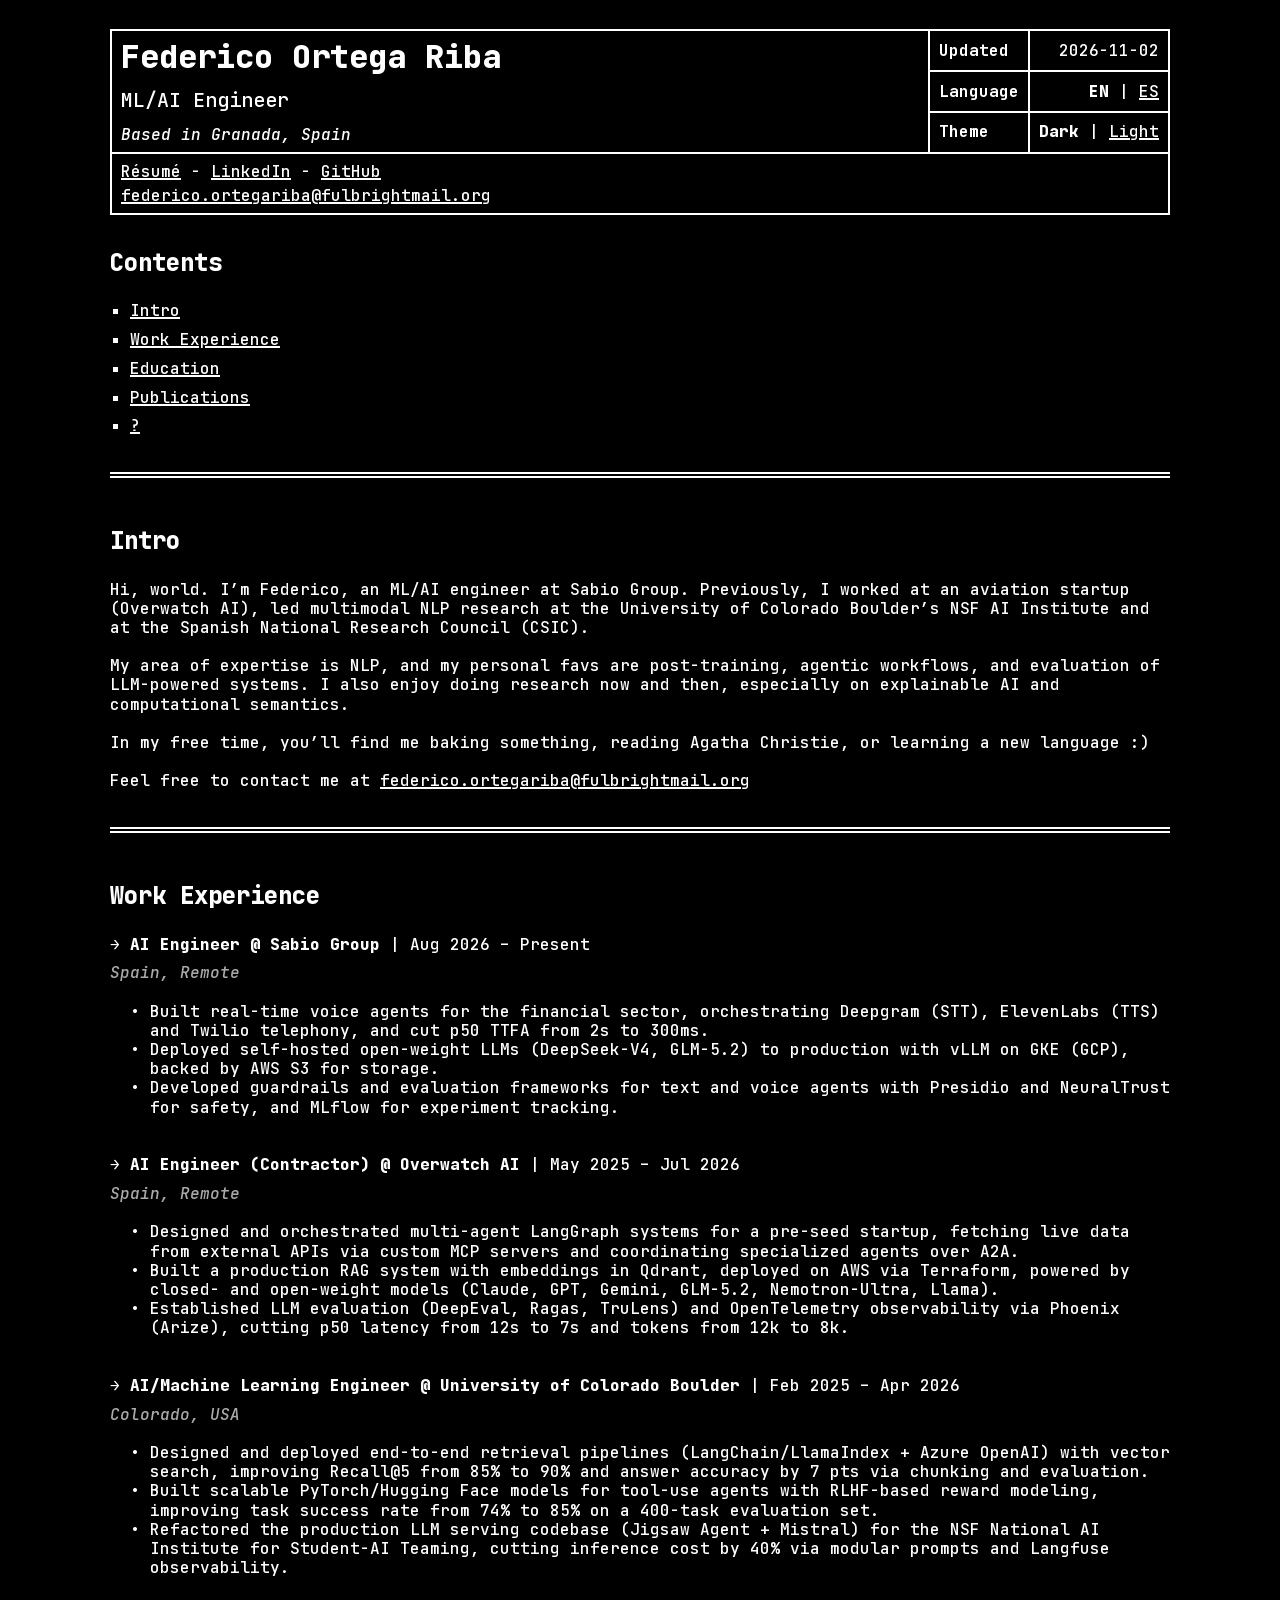
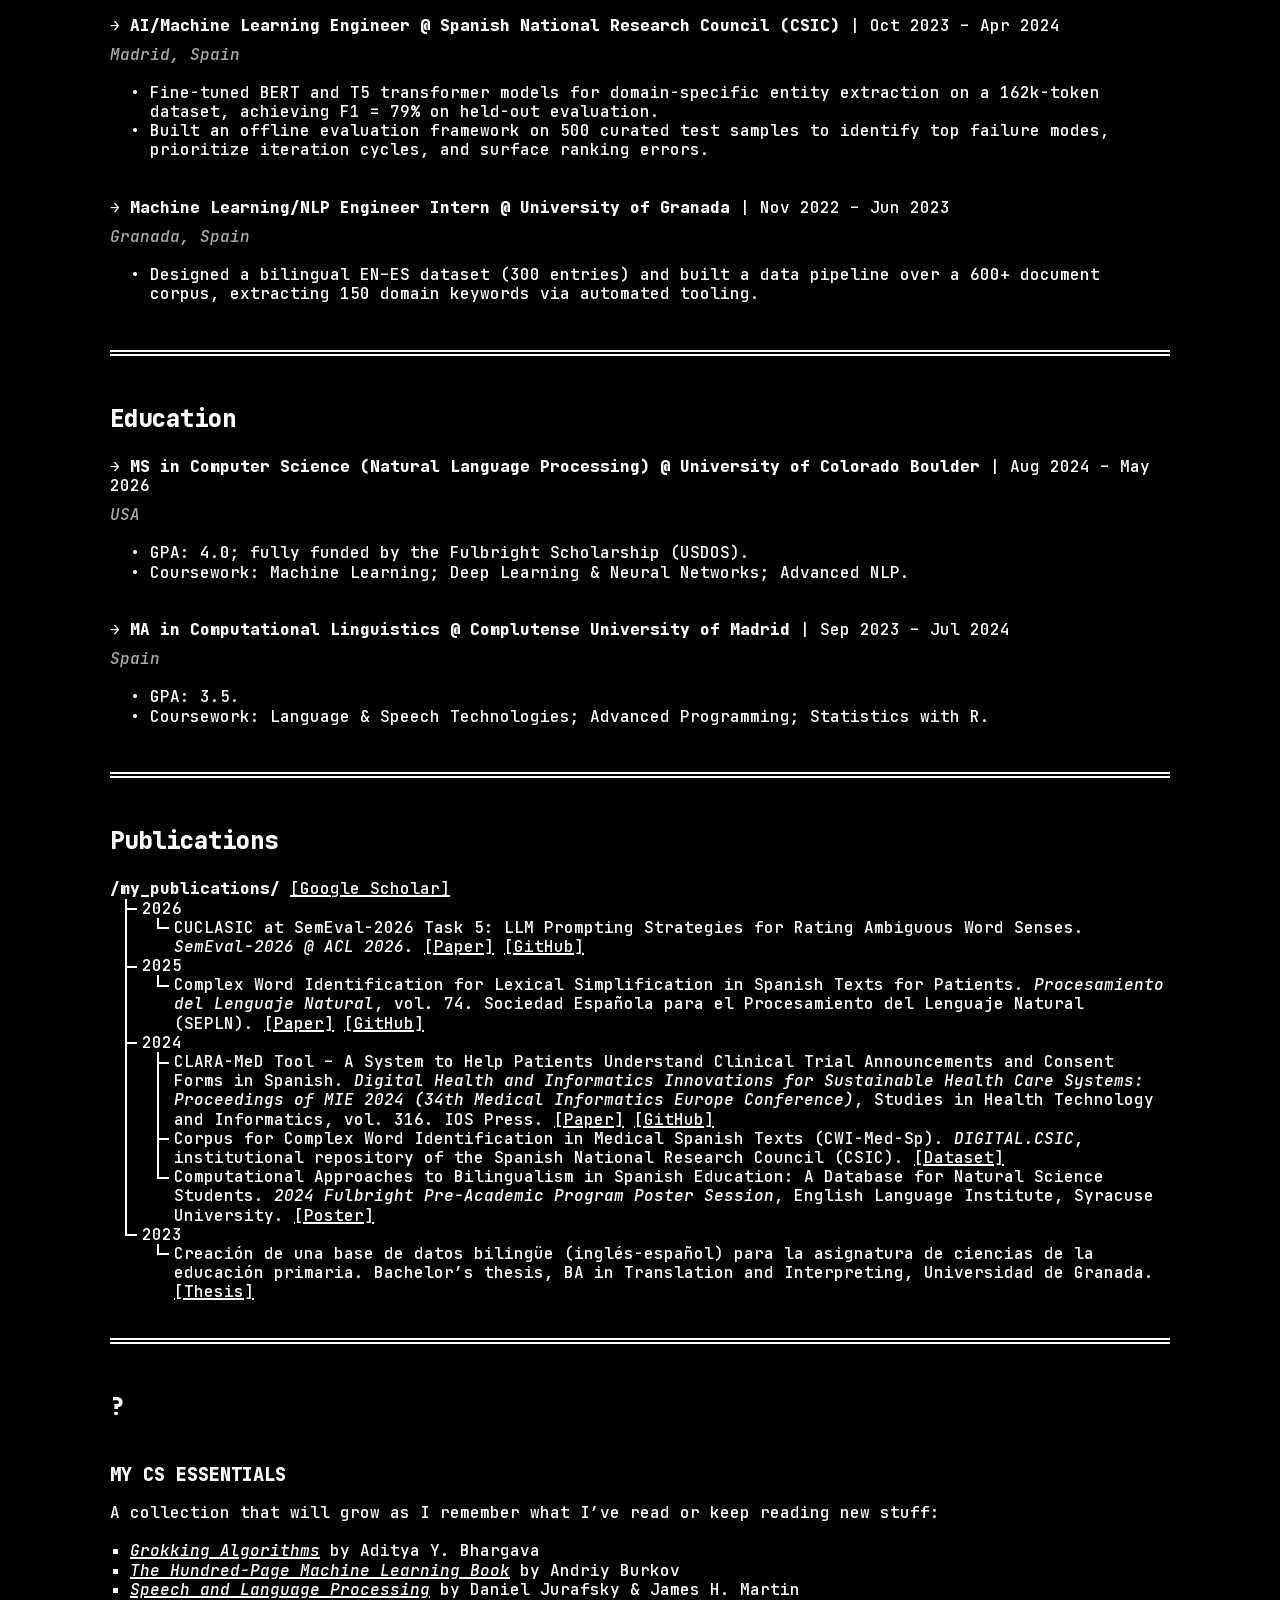
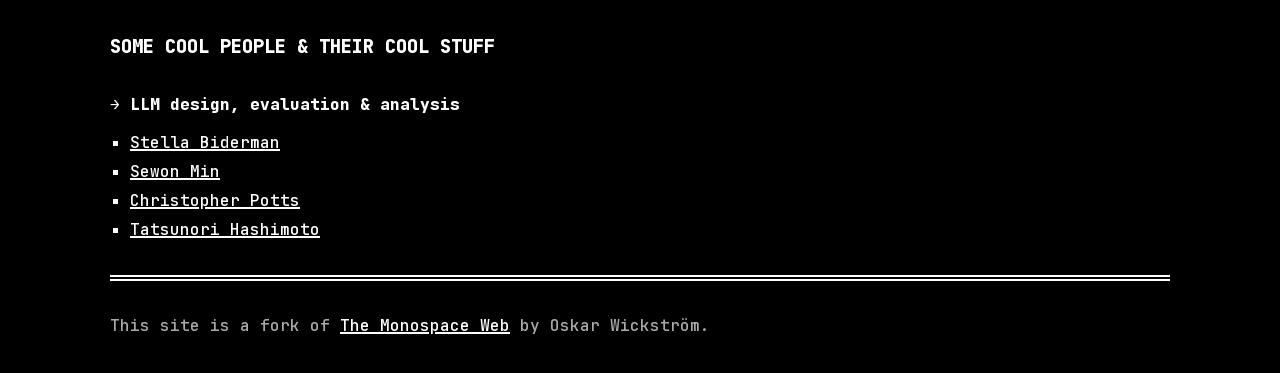
==== index.html @ f377ca48 "feat: add English personal page" ====
<!DOCTYPE html>
<html xmlns="http://www.w3.org/1999/xhtml" lang="en" xml:lang="en">
<head>
  <meta charset="utf-8" />
  <meta name="generator" content="pandoc" />
  <meta name="viewport" content="width=device-width, initial-scale=1.0, user-scalable=yes" />
  <meta name="author" content="Federico Ortega Riba" />
  <meta name="description" content="Federico Ortega Riba – ML/AI Engineer specialized in agentic systems, RAG, LLM evaluation and observability. MS in Computer Science (CU Boulder), Fulbright scholar." />
  <title>Federico Ortega Riba</title>
  <link rel="canonical" href="https://fede-ortega.github.io/" />
  <link rel="icon" href="favicon.ico?v=1793621128" sizes="32x32" />
  <link rel="icon" href="favicon.svg?v=1793621128" type="image/svg+xml" />
  <link rel="apple-touch-icon" href="apple-touch-icon.png?v=1793621128" />
  <meta property="og:type" content="profile" />
  <meta property="og:site_name" content="Federico Ortega Riba" />
  <meta property="og:title" content="Federico Ortega Riba" />
  <meta property="og:description" content="Federico Ortega Riba – ML/AI Engineer specialized in agentic systems, RAG, LLM evaluation and observability. MS in Computer Science (CU Boulder), Fulbright scholar." />
  <meta property="og:url" content="https://fede-ortega.github.io/" />
  <meta property="og:locale" content="en_US" />
  <meta name="twitter:card" content="summary" />
  <link rel="alternate" hreflang="en" href="https://fede-ortega.github.io/" />
  <link rel="alternate" hreflang="es" href="https://fede-ortega.github.io/es/" />
  <link rel="alternate" hreflang="x-default" href="https://fede-ortega.github.io/" />
  <script>
    try {
      if (localStorage.getItem("theme") === "light") {
        document.documentElement.setAttribute("data-theme", "light");
      }
    } catch (e) {}
  </script>
  <link rel="stylesheet" href="src/reset.css?v=1793621128" />
  <link rel="stylesheet" href="src/index.css?v=1793621128" />
</head>
<body>
<header>
<table class="header">
  <tr>
    <td rowspan="3" class="width-auto">
      <h1 class="title">Federico Ortega Riba</h1>
      <span class="role">ML/AI Engineer</span>
      <em class="location">Based in Granada, Spain</em>
    </td>
    <th scope="row" class="width-min">Updated</th>
    <td class="width-min"><time style="white-space: pre;">2026-11-02</time></td>
  </tr>
  <tr>
    <th scope="row" class="width-min">Language</th>
    <td class="width-min"><strong>EN</strong> | <a href="es/" hreflang="es" lang="es">ES</a></td>
  </tr>
  <tr>
    <th scope="row" class="width-min">Theme</th>
    <td class="width-min" style="white-space: nowrap;"><button type="button" class="theme-option" data-theme-option="dark" aria-pressed="true">Dark</button> | <button type="button" class="theme-option" data-theme-option="light" aria-pressed="false">Light</button></td>
  </tr>
  <tr>
    <td colspan="3" class="width-auto contact">
      <a href="files/Federico_OrtegaRiba_Resume.pdf?v=1793621128" target="_blank" class="resume-link">Résumé</a> - <a href="https://www.linkedin.com/in/federico-ortega-riba/">LinkedIn</a> - <a href="https://github.com/fede-ortega">GitHub</a><br />
      <a href="mailto:federico.ortegariba@fulbrightmail.org">federico.ortegariba<wbr>@fulbrightmail.org</a>
    </td>
  </tr>
</table>
</header>
<nav id="TOC" aria-labelledby="toc-title">
<h2 id="toc-title">Contents</h2>
<ul class="incremental">
<li><a href="#intro" id="toc-intro">Intro</a></li>
<li><a href="#work-experience" id="toc-work-experience">Work Experience</a></li>
<li><a href="#education" id="toc-education">Education</a></li>
<li><a href="#publications" id="toc-publications">Publications</a></li>
<li><a href="#extra" id="toc-extra"><span aria-hidden="true">?</span><span class="visually-hidden">Extras</span></a></li>
</ul>
</nav>
<main>
<hr>
<h2 id="intro">Intro</h2>
<p>Hi, world. I’m Federico, an ML/AI engineer at Sabio Group. Previously, I worked at an aviation startup (Overwatch AI), led multimodal NLP research at the University of Colorado Boulder’s NSF AI Institute and at the Spanish National Research Council (CSIC).</p>
<p>My area of expertise is NLP, and my personal favs are post-training, agentic workflows, and evaluation of LLM-powered systems. I also enjoy doing research now and then, especially on explainable AI and computational semantics.</p>
<p>In my free time, you’ll find me baking something, reading Agatha Christie, or learning a new language :)</p>
<p>Feel free to contact me at <a href="mailto:federico.ortegariba@fulbrightmail.org" class="email">federico.ortegariba<wbr>@fulbrightmail.org</a></p>
<hr>
<h2 id="work-experience">Work Experience</h2>
<div class="entry">
<p class="entry-title">
<span aria-hidden="true">→</span> <strong>AI Engineer @ Sabio Group</strong> | Aug 2026 – Present
</p>
<p class="entry-location">
Spain, Remote
</p>
<ul class="entry-bullets">
<li>
Built real-time voice agents for the financial sector, orchestrating Deepgram (STT), ElevenLabs (TTS) and Twilio telephony, and cut p50 TTFA from 2s to 300ms.
</li>
<li>
Deployed self-hosted open-weight LLMs (DeepSeek-V4, GLM-5.2) to production with vLLM on GKE (GCP), backed by AWS S3 for storage.
</li>
<li>
Developed guardrails and evaluation frameworks for text and voice agents with Presidio and NeuralTrust for safety, and MLflow for experiment tracking.
</li>
</ul>
</div>
<div class="entry">
<p class="entry-title">
<span aria-hidden="true">→</span> <strong>AI Engineer (Contractor) @ Overwatch AI</strong> | May 2025 – Jul 2026
</p>
<p class="entry-location">
Spain, Remote
</p>
<ul class="entry-bullets">
<li>
Designed and orchestrated multi-agent LangGraph systems for a pre-seed startup, fetching live data from external APIs via custom MCP servers and coordinating specialized agents over A2A.
</li>
<li>
Built a production RAG system with embeddings in Qdrant, deployed on AWS via Terraform, powered by closed- and open-weight models (Claude, GPT, Gemini, GLM-5.2, Nemotron-Ultra, Llama).
</li>
<li>
Established LLM evaluation (DeepEval, Ragas, TruLens) and OpenTelemetry observability via Phoenix (Arize), cutting p50 latency from 12s to 7s and tokens from 12k to 8k.
</li>
</ul>
</div>
<div class="entry">
<p class="entry-title">
<span aria-hidden="true">→</span> <strong>AI/Machine Learning Engineer @ University of Colorado Boulder</strong> | Feb 2025 – Apr 2026
</p>
<p class="entry-location">
Colorado, USA
</p>
<ul class="entry-bullets">
<li>
Designed and deployed end-to-end retrieval pipelines (LangChain/LlamaIndex + Azure OpenAI) with vector search, improving Recall@5 from 85% to 90% and answer accuracy by 7 pts via chunking and evaluation.
</li>
<li>
Built scalable PyTorch/Hugging Face models for tool-use agents with RLHF-based reward modeling, improving task success rate from 74% to 85% on a 400-task evaluation set.
</li>
<li>
Refactored the production LLM serving codebase (Jigsaw Agent + Mistral) for the NSF National AI Institute for Student-AI Teaming, cutting inference cost by 40% via modular prompts and Langfuse observability.
</li>
</ul>
</div>
<div class="entry">
<p class="entry-title">
<span aria-hidden="true">→</span> <strong>AI/Machine Learning Engineer @ Spanish National Research Council (CSIC)</strong> | Oct 2023 – Apr 2024
</p>
<p class="entry-location">
Madrid, Spain
</p>
<ul class="entry-bullets">
<li>
Fine-tuned BERT and T5 transformer models for domain-specific entity extraction on a 162k-token dataset, achieving F1 = 79% on held-out evaluation.
</li>
<li>
Built an offline evaluation framework on 500 curated test samples to identify top failure modes, prioritize iteration cycles, and surface ranking errors.
</li>
</ul>
</div>
<div class="entry">
<p class="entry-title">
<span aria-hidden="true">→</span> <strong>Machine Learning/NLP Engineer Intern @ University of Granada</strong> | Nov 2022 – Jun 2023
</p>
<p class="entry-location">
Granada, Spain
</p>
<ul class="entry-bullets">
<li>
Designed a bilingual EN–ES dataset (300 entries) and built a data pipeline over a 600+ document corpus, extracting 150 domain keywords via automated tooling.
</li>
</ul>
</div>
<hr>
<h2 id="education">Education</h2>
<div class="entry">
<p class="entry-title">
<span aria-hidden="true">→</span> <strong>MS in Computer Science (Natural Language Processing) @ University of Colorado Boulder</strong> | Aug 2024 – May 2026
</p>
<p class="entry-location">
USA
</p>
<ul class="entry-bullets">
<li>
GPA: 4.0; fully funded by the Fulbright Scholarship (USDOS).
</li>
<li>
Coursework: Machine Learning; Deep Learning &amp; Neural Networks; Advanced NLP.
</li>
</ul>
</div>
<div class="entry">
<p class="entry-title">
<span aria-hidden="true">→</span> <strong>MA in Computational Linguistics @ Complutense University of Madrid</strong> | Sep 2023 – Jul 2024
</p>
<p class="entry-location">
Spain
</p>
<ul class="entry-bullets">
<li>
GPA: 3.5.
</li>
<li>
Coursework: Language &amp; Speech Technologies; Advanced Programming; Statistics with R.
</li>
</ul>
</div>
<hr>
<h2 id="publications">Publications</h2>
<ul class="tree">
<li>
<p style="margin: 0;">
<strong>/my_publications/</strong> <a href="https://scholar.google.com/citations?user=tXc3snQAAAAJ&amp;hl=en">[Google Scholar]</a>
</p>
<ul>
<li>
2026
<ul>
<li>
CUCLASIC at SemEval-2026 Task 5: LLM Prompting Strategies for Rating Ambiguous Word Senses. <em>SemEval-2026 @ ACL 2026</em>. <a href="https://aclanthology.org/2026.semeval-1.121/">[Paper]</a> <a href="https://github.com/fede-ortega/SemEval-2026-SharedTask-5">[GitHub]</a>
</li>
</ul>
</li>
<li>
2025
<ul>
<li>
Complex Word Identification for Lexical Simplification in Spanish Texts for Patients. <em>Procesamiento del Lenguaje Natural</em>, vol. 74. Sociedad Española para el Procesamiento del Lenguaje Natural (SEPLN). <a href="http://journal.sepln.org/sepln/ojs/ojs/index.php/pln/article/view/6669">[Paper]</a> <a href="https://github.com/fede-ortega/LS-CWI-ES">[GitHub]</a>
</li>
</ul>
</li>
<li>
2024
<ul>
<li>
CLARA-MeD Tool – A System to Help Patients Understand Clinical Trial Announcements and Consent Forms in Spanish. <em>Digital Health and Informatics Innovations for Sustainable Health Care Systems: Proceedings of MIE 2024 (34th Medical Informatics Europe Conference)</em>, Studies in Health Technology and Informatics, vol. 316. IOS Press. <a href="https://doi.org/10.3233/SHTI240354">[Paper]</a> <a href="https://github.com/lcampillos/CLARA-MeD">[GitHub]</a>
</li>
<li>
Corpus for Complex Word Identification in Medical Spanish Texts (CWI-Med-Sp). <em>DIGITAL.CSIC</em>, institutional repository of the Spanish National Research Council (CSIC). <a href="https://doi.org/10.20350/digitalcsic/16706">[Dataset]</a>
</li>
<li>
Computational Approaches to Bilingualism in Spanish Education: A Database for Natural Science Students. <em>2024 Fulbright Pre-Academic Program Poster Session</em>, English Language Institute, Syracuse University. <a href="https://surface.syr.edu/eli/275/">[Poster]</a>
</li>
</ul>
</li>
<li>
2023
<ul>
<li>
<span lang="es">Creación de una base de datos bilingüe (inglés-español) para la asignatura de ciencias de la educación primaria.</span> Bachelor’s thesis, BA in Translation and Interpreting, Universidad de Granada. <a href="https://digibug.ugr.es/handle/10481/82729">[Thesis]</a>
</li>
</ul>
</li>
</ul>
</li>
</ul>
<hr>
<h2 id="extra"><span aria-hidden="true">?</span><span class="visually-hidden">Extras</span></h2>
<h3 id="cs-essentials">
MY CS ESSENTIALS
</h3>
<p>
A collection that will grow as I remember what I’ve read or keep reading new stuff:
</p>
<ul>
<li>
<a href="https://www.manning.com/books/grokking-algorithms-second-edition"><em>Grokking Algorithms</em></a> by Aditya Y. Bhargava
</li>
<li>
<a href="https://themlbook.com/"><em>The Hundred-Page Machine Learning Book</em></a> by Andriy Burkov
</li>
<li>
<a href="https://web.stanford.edu/~jurafsky/slp3/"><em>Speech and Language Processing</em></a> by Daniel Jurafsky &amp; James H. Martin
</li>
</ul>
<h3 id="people">
SOME COOL PEOPLE &amp; THEIR COOL STUFF
</h3>
<h4 id="llm-design">
<span aria-hidden="true">→</span> LLM design, evaluation &amp; analysis
</h4>
<ul>
<li>
<a href="https://stellabiderman.ai/">Stella Biderman</a>
</li>
<li>
<a href="https://www.sewonmin.com/">Sewon Min</a>
</li>
<li>
<a href="https://web.stanford.edu/~cgpotts/">Christopher Potts</a>
</li>
<li>
<a href="https://thashim.github.io/">Tatsunori Hashimoto</a>
</li>
</ul>
</main>
<hr>
<footer class="site-footer">
  <p>This site is a fork of <a href="https://github.com/owickstrom/the-monospace-web">The Monospace Web</a> by Oskar Wickström.</p>
</footer>
  <script src="src/index.js?v=1793621128"></script>
</body>
</html>
---- src/index.css ----
/* JetBrains Mono, self-hosted (SIL Open Font License 1.1, see fonts/OFL.txt). */
@font-face {
  font-family: "JetBrains Mono";
  src: url("../fonts/jbm-latin.woff2") format("woff2");
  font-weight: 100 800;
  font-style: normal;
  font-display: swap;
  unicode-range: U+0000-00FF, U+0131, U+0152-0153, U+02BB-02BC, U+02C6, U+02DA, U+02DC, U+0304, U+0308, U+0329, U+2000-206F, U+20AC, U+2122, U+2191, U+2193, U+2212, U+2215, U+FEFF, U+FFFD;
}
@font-face {
  font-family: "JetBrains Mono";
  src: url("../fonts/jbm-latin-italic.woff2") format("woff2");
  font-weight: 100 800;
  font-style: italic;
  font-display: swap;
  unicode-range: U+0000-00FF, U+0131, U+0152-0153, U+02BB-02BC, U+02C6, U+02DA, U+02DC, U+0304, U+0308, U+0329, U+2000-206F, U+20AC, U+2122, U+2191, U+2193, U+2212, U+2215, U+FEFF, U+FFFD;
}
@font-face {
  font-family: "JetBrains Mono";
  src: url("../fonts/jbm-arrow.woff2") format("woff2");
  font-weight: 100 800;
  font-display: swap;
  unicode-range: U+2192;
}

:root {
  --font-family: "JetBrains Mono", monospace;
  --line-height: 1.20rem;
  --border-thickness: 2px;
  --text-color: #fff;
  --text-color-alt: #aaa;
  --background-color: #000;
  --background-color-alt: #111;

  --font-weight-normal: 500;
  --font-weight-medium: 600;
  --font-weight-bold: 800;

  font-family: var(--font-family);
  font-optical-sizing: auto;
  font-weight: var(--font-weight-normal);
  font-style: normal;
  font-variant-numeric: tabular-nums lining-nums;
  font-size: 16px;
  color-scheme: dark;
}

:root[data-theme="light"] {
  color-scheme: light;
  --text-color: #000;
  --text-color-alt: #666;
  --background-color: #fff;
  --background-color-alt: #eee;
}

* {
  box-sizing: border-box;
}


* + * {
  margin-top: var(--line-height);
}

html {
  display: flex;
  width: 100%;
  margin: 0;
  padding: 0;
  flex-direction: column;
  align-items: center;
  background: var(--background-color);
  color: var(--text-color);
}

body {
  position: relative;
  width: 100%;
  margin: 0;
  padding: var(--line-height) 2ch;
  max-width: calc(min(110ch, round(down, 100%, 1ch)));
  line-height: var(--line-height);
}

@media screen and (max-width: 480px) {
  :root {
    font-size: 14px;
  }
  body {
    padding: var(--line-height) 1ch;
  }
}

h1, h2, h3, h4, h5, h6 {
  font-weight: var(--font-weight-bold);
  margin: calc(var(--line-height) * 2) 0 var(--line-height);
  line-height: var(--line-height);
}

h1 {
  font-size: 2rem;
  line-height: calc(2 * var(--line-height));
  margin-bottom: calc(var(--line-height) * 2);
}
h2 {
  font-size: 1.5rem;
  line-height: calc(2 * var(--line-height));
}

hr {
  position: relative;
  display: block;
  height: var(--line-height);
  margin: calc(var(--line-height) * 1.5) 0;
  border: none;
  color: var(--text-color);
}
hr:after {
  display: block;
  content: "";
  position: absolute;
  top: calc(var(--line-height) / 2 - var(--border-thickness));
  left: 0;
  width: 100%;
  border-top: calc(var(--border-thickness) * 3) double var(--text-color);
  height: 0;
}

a {
  text-decoration-thickness: var(--border-thickness);
}

a:link, a:visited {
  color: var(--text-color);
}

p {
  margin-bottom: var(--line-height);
}

strong {
  font-weight: var(--font-weight-bold);
}
em {
  font-style: italic;
}

sub {
  position: relative;
  display: inline-block;
  margin: 0;
  vertical-align: sub;
  line-height: 0;
  width: calc(1ch / 0.75);
  font-size: .75rem;
}

table {
  position: relative;
  top: calc(var(--line-height) / 2);
  width: calc(round(down, 100%, 1ch));
  border-collapse: collapse;
  margin: 0 0 calc(var(--line-height) * 2);
}

th, td {
  border: var(--border-thickness) solid var(--text-color);
  padding: 
    calc((var(--line-height) / 2))
    calc(1ch - var(--border-thickness) / 2)
    calc((var(--line-height) / 2) - (var(--border-thickness)))
  ;
  line-height: var(--line-height);
  vertical-align: top;
  text-align: left;
}
table tbody tr:first-child > * {
  padding-top: calc((var(--line-height) / 2) - var(--border-thickness));
}


th {
  font-weight: 700;
}
.width-min {
  width: 0%;
}
.width-auto {
  width: 100%;
}

.header {
  margin-bottom: calc(var(--line-height) * 2);
}
.header h1 {
  margin: 0;
}
.header .role {
  display: block;
  margin-top: calc(var(--line-height) / 2);
  font-size: 1.25rem;
  line-height: calc(var(--line-height) * 1.5);
}
.header .location {
  display: block;
  margin-top: calc(var(--line-height) / 2);
}
.theme-option {
  all: unset;
  cursor: pointer;
  text-decoration: underline;
  text-decoration-thickness: var(--border-thickness);
}
.theme-option:focus-visible {
  outline: var(--border-thickness) solid var(--text-color);
  outline-offset: 2px;
}
:root:not([data-theme="light"]) .theme-option[data-theme-option="dark"],
:root[data-theme="light"] .theme-option[data-theme-option="light"] {
  font-weight: var(--font-weight-bold);
  text-decoration: none;
}
.header tr td:last-child {
  text-align: right;
}
.header tr td.contact:last-child {
  text-align: left;
}

p {
  word-break: break-word;
  word-wrap: break-word;
}

img, video {
  display: block;
  width: 100%;
  object-fit: contain;
  overflow: hidden;
}
img {
  font-style: italic;
  color: var(--text-color-alt);
}

details {
  border: var(--border-thickness) solid var(--text-color);
  padding: calc(var(--line-height) - var(--border-thickness)) 1ch;
  margin-bottom: var(--line-height);
}

summary {
  font-weight: var(--font-weight-medium);
  cursor: pointer;
}
details[open] summary {
  margin-bottom: var(--line-height);
}

details ::marker {
  display: inline-block;
  content: '▶';
  margin: 0;
}
details[open] ::marker {
  content: '▼';
}

details :last-child {
  margin-bottom: 0;
}

pre {
  white-space: pre;
  overflow-x: auto;
  margin: var(--line-height) 0;
  overflow-y: hidden;
}
figure pre {
  margin: 0;
}

pre, code {
  font-family: var(--font-family);
}

code {
  font-weight: var(--font-weight-medium);
}

figure {
  margin: calc(var(--line-height) * 2) 3ch;
  overflow-x: auto;
  overflow-y: hidden;
}

figcaption {
  display: block;
  font-style: italic;
  margin-top: var(--line-height);
}

ul, ol {
  padding: 0;
  margin: 0 0 var(--line-height);
}

ul {
  list-style-type: square;
  padding: 0 0 0 2ch;
}
ol {
  list-style-type: none;
  counter-reset: item;
  padding: 0;
}
ol ul,
ol ol,
ul ol,
ul ul {
  padding: 0 0 0 3ch;
  margin: 0;
}
ol li:before { 
  content: counters(item, ".") ". ";
  counter-increment: item;
  font-weight: var(--font-weight-medium);
}

li {
  margin: 0;
  padding: 0;
}

li::marker {
  line-height: 0;
}


input, button, textarea {
  border: var(--border-thickness) solid var(--text-color);
  padding: 
    calc(var(--line-height) / 2 - var(--border-thickness))
    calc(1ch - var(--border-thickness));
  margin: 0;
  font: inherit;
  font-weight: inherit;
  height: calc(var(--line-height) * 2);
  width: auto;
  overflow: visible;
  background: var(--background-color);
  color: var(--text-color);
  line-height: normal;
  -webkit-font-smoothing: inherit;
  -moz-osx-font-smoothing: inherit;
  -webkit-appearance: none;
}

input[type=checkbox],
input[type=radio] {
  display: inline-grid;
  place-content: center;
  vertical-align: top;
  width: 2ch;
  height: var(--line-height);
  cursor: pointer;
}
input[type=checkbox]:checked:before,
input[type=radio]:checked:before {
  content: "";
  width: 1ch;
  height: calc(var(--line-height) / 2);
  background: var(--text-color);
}
input[type=radio],
input[type=radio]:before {
  border-radius: 100%;
}

button:focus, input:focus {
  --border-thickness: 3px;
  outline: none;
}

input {
  width: calc(round(down, 100%, 1ch));
}
::placeholder {
  color: var(--text-color-alt);
  opacity: 1;
}
::-ms-input-placeholder {
  color: var(--text-color-alt);
}
button::-moz-focus-inner {
  padding: 0;
  border: 0
}

button {
  text-transform: uppercase;
  font-weight: var(--font-weight-medium);
  cursor: pointer;
}

button:hover {
  background: var(--background-color-alt);
}
button:active {
  transform: translate(2px, 2px);
}

label {
  display: block;
  width: calc(round(down, 100%, 1ch));
  height: auto;
  line-height: var(--line-height);
  font-weight: var(--font-weight-medium);
  margin: 0;
}

label input {
  width: 100%;
}

.tree, .tree ul {
  position: relative;
  padding-left: 0;
  list-style-type: none;
  line-height: var(--line-height);
}
.tree ul {
  margin: 0;
}
.tree ul li {
  position: relative;
  padding-left: 1.5ch;
  margin-left: 1.5ch;
  border-left: var(--border-thickness) solid var(--text-color);
}
.tree ul li:before {
  position: absolute;
  display: block;
  top: calc(var(--line-height) / 2);
  left: 0;
  content: "";
  width: 1ch;
  border-bottom: var(--border-thickness) solid var(--text-color);
}
.tree ul li:last-child {
  border-left: none;
  padding-left: calc(1.5ch + var(--border-thickness));
}
.tree ul li:last-child:before {
  width: calc(1ch + var(--border-thickness));
}
.tree ul li:last-child:after {
  position: absolute;
  display: block;
  top: 0;
  left: 0;
  content: "";
  height: calc(var(--line-height) / 2);
  border-left: var(--border-thickness) solid var(--text-color);
}

.grid {
  --grid-cells: 0;
  display: flex;
  gap: 1ch;
  width: calc(round(down, 100%, (1ch * var(--grid-cells)) - (1ch * var(--grid-cells) - 1)));
  margin-bottom: var(--line-height);
}

.grid > *,
.grid > input {
  flex: 0 0 calc(round(down, (100% - (1ch * (var(--grid-cells) - 1))) / var(--grid-cells), 1ch));
}
.grid:has(> :last-child:nth-child(1)) { --grid-cells: 1; }
.grid:has(> :last-child:nth-child(2)) { --grid-cells: 2; }
.grid:has(> :last-child:nth-child(3)) { --grid-cells: 3; }
.grid:has(> :last-child:nth-child(4)) { --grid-cells: 4; }
.grid:has(> :last-child:nth-child(5)) { --grid-cells: 5; }
.grid:has(> :last-child:nth-child(6)) { --grid-cells: 6; }
.grid:has(> :last-child:nth-child(7)) { --grid-cells: 7; }
.grid:has(> :last-child:nth-child(8)) { --grid-cells: 8; }
.grid:has(> :last-child:nth-child(9)) { --grid-cells: 9; }

/* DEBUG UTILITIES */

.debug .debug-grid {
  --color: color-mix(in srgb, var(--text-color) 10%, var(--background-color) 90%);
  position: absolute;
  top: 0;
  left: 0;
  right: 0;
  bottom: 0;
  z-index: -1;
  background-image:
    repeating-linear-gradient(var(--color) 0 1px, transparent 1px 100%),
    repeating-linear-gradient(90deg, var(--color) 0 1px, transparent 1px 100%);
  background-size: 1ch var(--line-height);
  margin: 0;
}

.debug .off-grid {
  background: rgba(255, 0, 0, 0.1);
}

.debug-toggle-label {
  text-align: right;
}


.entry {
  margin: 0 0 calc(var(--line-height) * 2);
}
.entry p {
  margin: 0;
}
.entry-title {
  hyphens: manual;
}
.entry-location {
  margin-top: calc(var(--line-height) / 2) !important;
  color: var(--text-color-alt);
  font-style: italic;
}
.entry-bullets {
  list-style: none;
  margin: var(--line-height) 0 0;
  padding: 0 0 0 4ch;
}
.entry-bullets li {
  position: relative;
}
.entry-bullets li::before {
  content: "•";
  content: "•" / "";
  position: absolute;
  left: -2ch;
}

.header tr > th.width-min,
.header tr > td.width-min {
  padding-top: calc(var(--line-height) / 4);
  padding-bottom: calc(var(--line-height) / 4);
  vertical-align: middle;
}
.header td.contact {
  padding-top: calc((var(--line-height) / 2) - var(--border-thickness) + 1px);
  padding-bottom: calc((var(--line-height) / 2) - var(--border-thickness));
}
.header .resume-link {
  display: inline-block;
  margin-bottom: calc(var(--line-height) / 4);
}
#TOC li + li,
#people ~ ul li + li {
  margin-top: calc(var(--line-height) / 2);
}
.site-footer {
  color: var(--text-color-alt);
}
a[href^="mailto:"] {
  display: inline-block;
  margin-top: 0;
  hyphens: manual;
  overflow-wrap: anywhere;
}

.visually-hidden {
  position: absolute !important;
  width: 1px;
  height: 1px;
  margin: -1px;
  padding: 0;
  border: 0;
  overflow: hidden;
  clip: rect(0 0 0 0);
  clip-path: inset(50%);
  white-space: nowrap;
}

/* Restack the header on narrow screens so it never overflows the viewport. */
@media screen and (max-width: 520px) {
  .header {
    display: block;
  }
  .header tbody {
    display: grid;
    grid-template-columns: auto 1fr;
    border-top: var(--border-thickness) solid var(--text-color);
    border-left: var(--border-thickness) solid var(--text-color);
  }
  .header tr {
    display: contents;
  }
  .header th,
  .header td {
    width: auto;
    margin: 0;
    border-width: 0 var(--border-thickness) var(--border-thickness) 0;
  }
  .header td[rowspan],
  .header td[colspan] {
    grid-column: 1 / -1;
  }
}

/* Always print in the light palette. */
@media print {
  .entry, .tree li li { break-inside: avoid; }
  h2, h3, h4, .tree > li > p { break-after: avoid; }
  :root {
    color-scheme: light;
    --text-color: #000;
    --text-color-alt: #555;
    --background-color: #fff;
    --background-color-alt: #eee;
  }
}
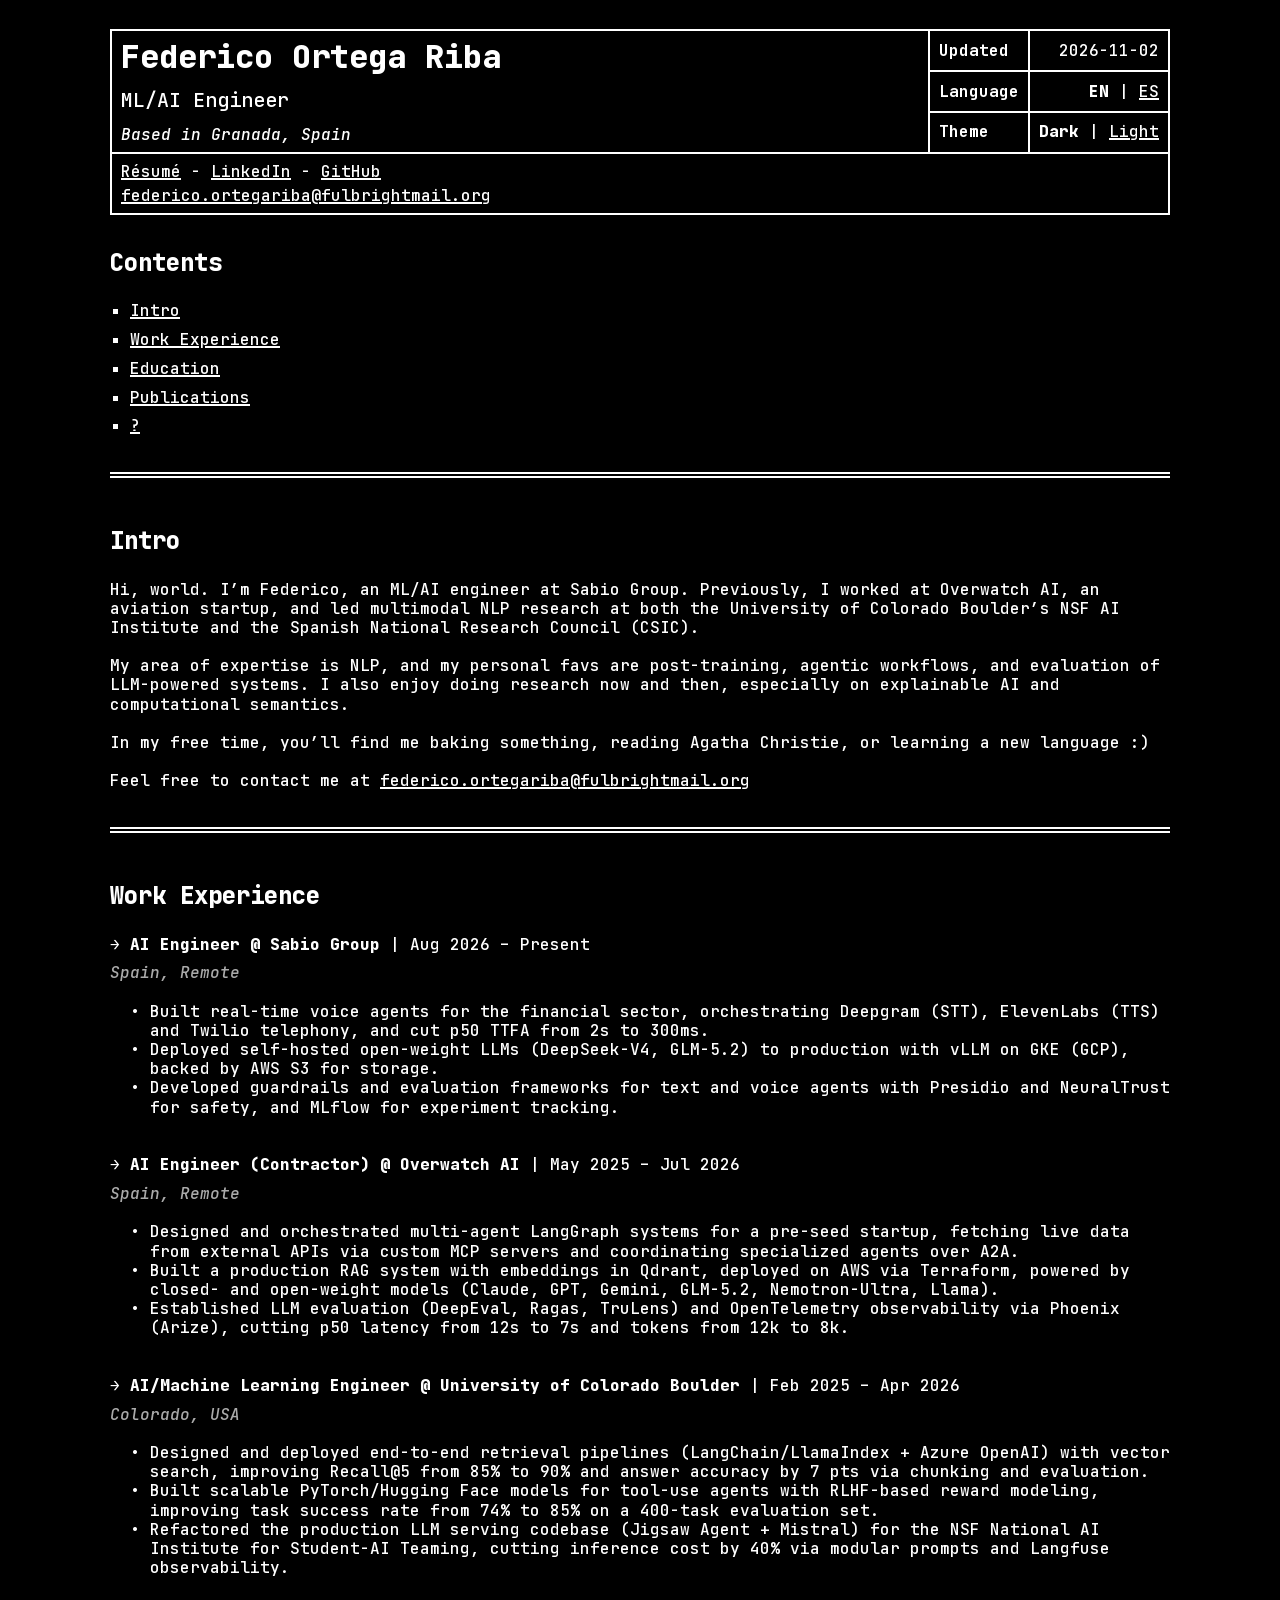
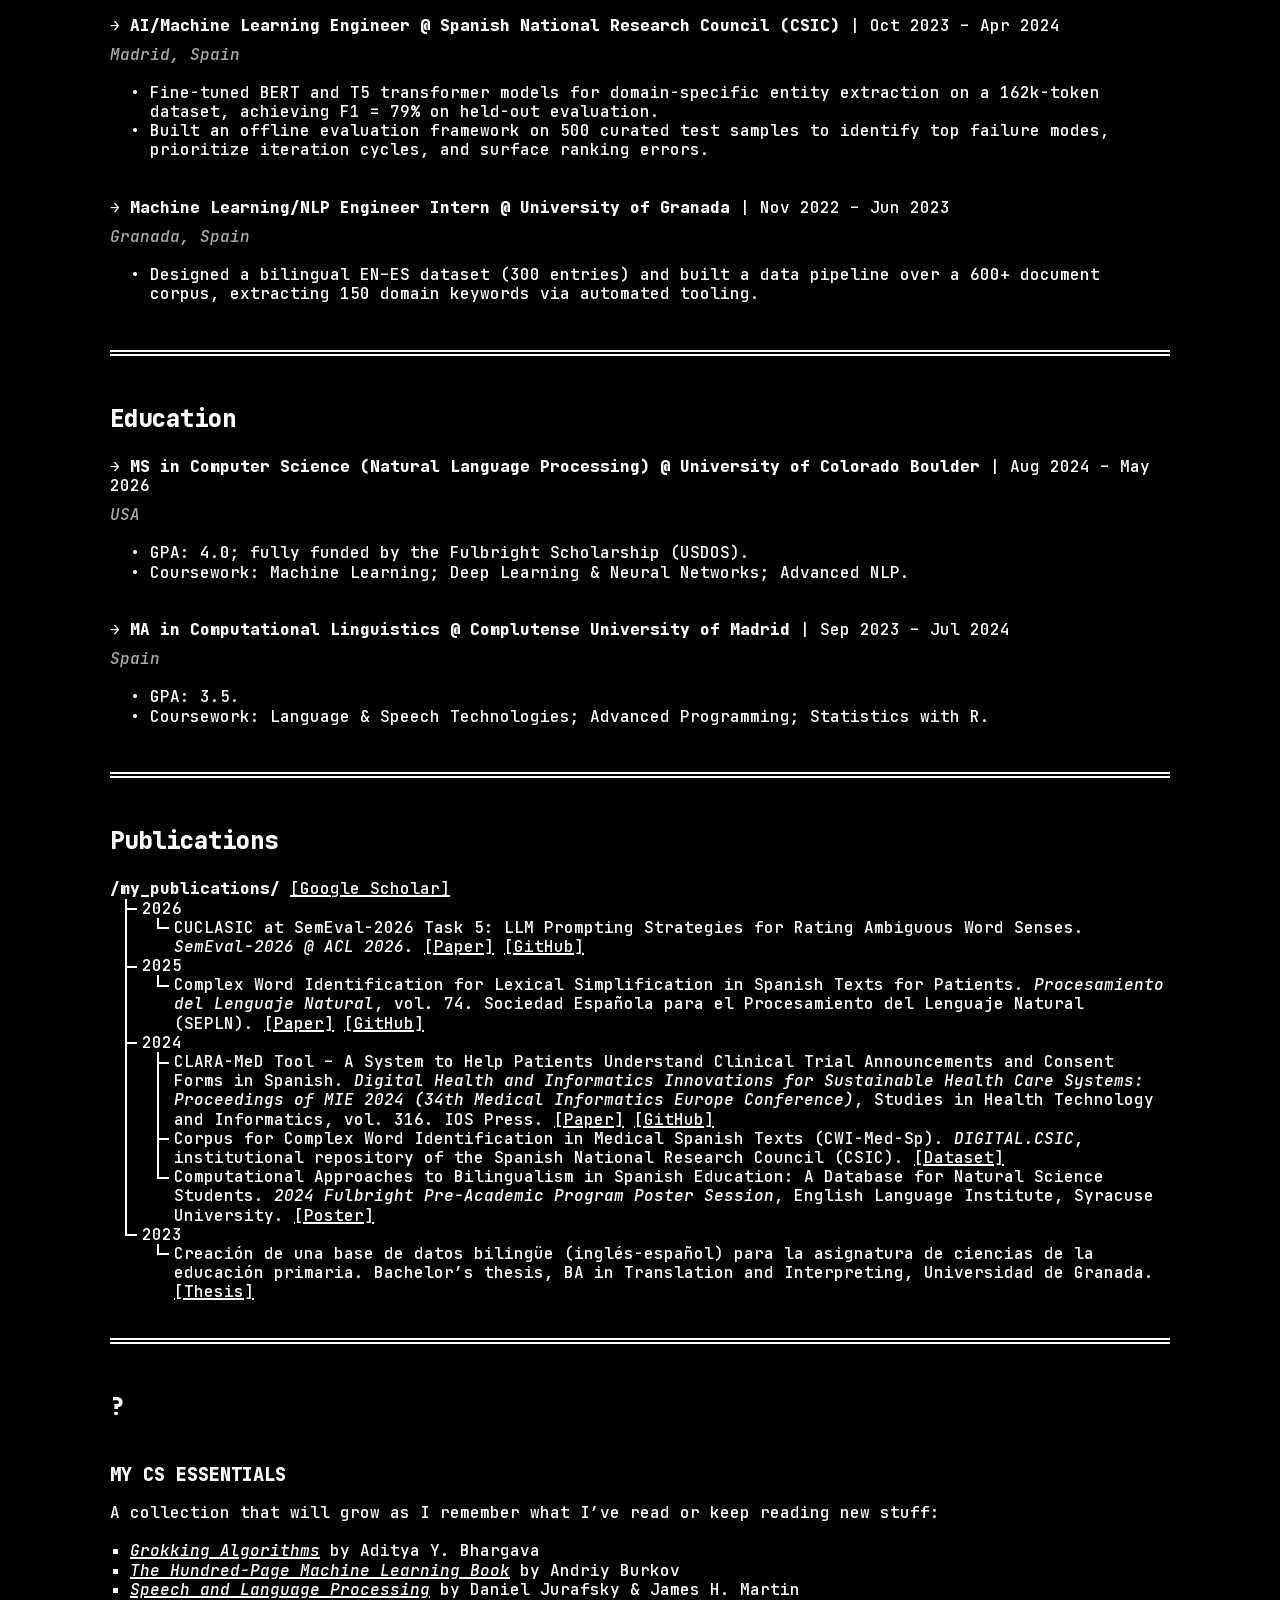
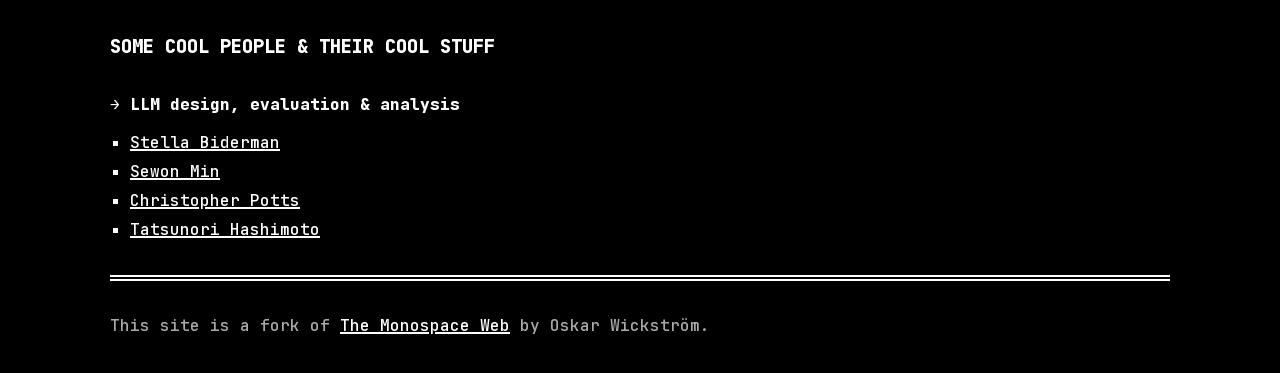
==== commit 2278a25f: "feat: reword intro about past roles" ====
--- a/index.html
+++ b/index.html
@@ -8,9 +8,9 @@
   <meta name="description" content="Federico Ortega Riba – ML/AI Engineer specialized in agentic systems, RAG, LLM evaluation and observability. MS in Computer Science (CU Boulder), Fulbright scholar." />
   <title>Federico Ortega Riba</title>
   <link rel="canonical" href="https://fede-ortega.github.io/" />
-  <link rel="icon" href="favicon.ico?v=1793621128" sizes="32x32" />
-  <link rel="icon" href="favicon.svg?v=1793621128" type="image/svg+xml" />
-  <link rel="apple-touch-icon" href="apple-touch-icon.png?v=1793621128" />
+  <link rel="icon" href="favicon.ico?v=1793623201" sizes="32x32" />
+  <link rel="icon" href="favicon.svg?v=1793623201" type="image/svg+xml" />
+  <link rel="apple-touch-icon" href="apple-touch-icon.png?v=1793623201" />
   <meta property="og:type" content="profile" />
   <meta property="og:site_name" content="Federico Ortega Riba" />
   <meta property="og:title" content="Federico Ortega Riba" />
@@ -28,8 +28,8 @@
       }
     } catch (e) {}
   </script>
-  <link rel="stylesheet" href="src/reset.css?v=1793621128" />
-  <link rel="stylesheet" href="src/index.css?v=1793621128" />
+  <link rel="stylesheet" href="src/reset.css?v=1793623201" />
+  <link rel="stylesheet" href="src/index.css?v=1793623201" />
 </head>
 <body>
 <header>
@@ -53,7 +53,7 @@
   </tr>
   <tr>
     <td colspan="3" class="width-auto contact">
-      <a href="files/Federico_OrtegaRiba_Resume.pdf?v=1793621128" target="_blank" class="resume-link">Résumé</a> - <a href="https://www.linkedin.com/in/federico-ortega-riba/">LinkedIn</a> - <a href="https://github.com/fede-ortega">GitHub</a><br />
+      <a href="files/Federico_OrtegaRiba_Resume.pdf?v=1793623201" target="_blank" class="resume-link">Résumé</a> - <a href="https://www.linkedin.com/in/federico-ortega-riba/">LinkedIn</a> - <a href="https://github.com/fede-ortega">GitHub</a><br />
       <a href="mailto:federico.ortegariba@fulbrightmail.org">federico.ortegariba<wbr>@fulbrightmail.org</a>
     </td>
   </tr>
@@ -72,7 +72,7 @@
 <main>
 <hr>
 <h2 id="intro">Intro</h2>
-<p>Hi, world. I’m Federico, an ML/AI engineer at Sabio Group. Previously, I worked at an aviation startup (Overwatch AI), led multimodal NLP research at the University of Colorado Boulder’s NSF AI Institute and at the Spanish National Research Council (CSIC).</p>
+<p>Hi, world. I’m Federico, an ML/AI engineer at Sabio Group. Previously, I worked at Overwatch AI, an aviation startup, and led multimodal NLP research at both the University of Colorado Boulder’s NSF AI Institute and the Spanish National Research Council (CSIC).</p>
 <p>My area of expertise is NLP, and my personal favs are post-training, agentic workflows, and evaluation of LLM-powered systems. I also enjoy doing research now and then, especially on explainable AI and computational semantics.</p>
 <p>In my free time, you’ll find me baking something, reading Agatha Christie, or learning a new language :)</p>
 <p>Feel free to contact me at <a href="mailto:federico.ortegariba@fulbrightmail.org" class="email">federico.ortegariba<wbr>@fulbrightmail.org</a></p>
@@ -291,6 +291,6 @@
 <footer class="site-footer">
   <p>This site is a fork of <a href="https://github.com/owickstrom/the-monospace-web">The Monospace Web</a> by Oskar Wickström.</p>
 </footer>
-  <script src="src/index.js?v=1793621128"></script>
+  <script src="src/index.js?v=1793623201"></script>
 </body>
 </html>
--- a/src/index.css
+++ b/src/index.css
@@ -551,6 +551,10 @@
   padding-top: calc((var(--line-height) / 2) - var(--border-thickness) + 1px);
   padding-bottom: calc((var(--line-height) / 2) - var(--border-thickness));
 }
+/* Firefox applies the `* + *` margin to <br>, which adds an empty line above the contact links. */
+br {
+  margin-top: 0;
+}
 .header .resume-link {
   display: inline-block;
   margin-bottom: calc(var(--line-height) / 4);
